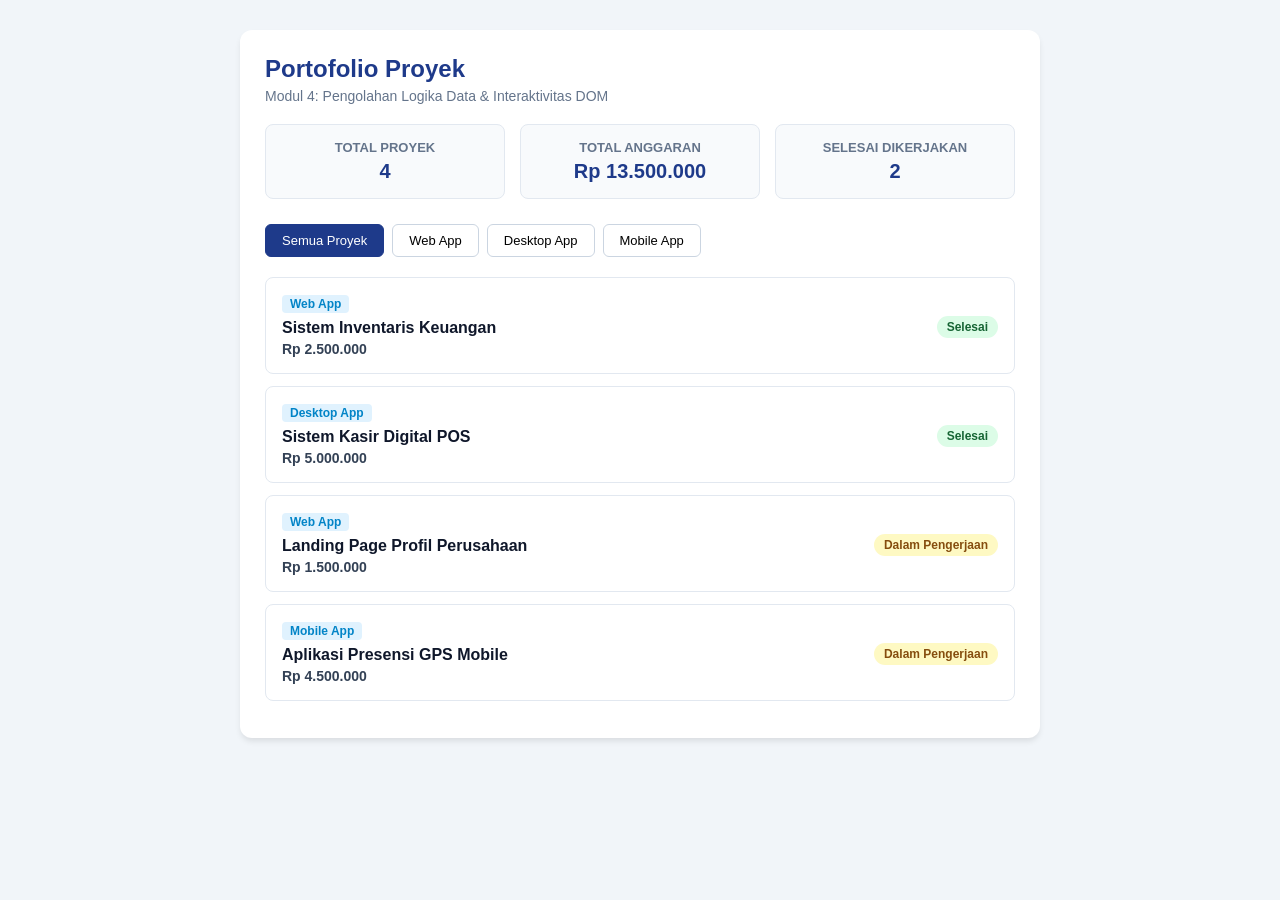
==== modul-4/index.html @ 44d2cec1 "Menyelesaikan praktik modul 4 logika javascript & integrasi DOM" ====
<!DOCTYPE html>
<html lang="id">
<head>
 <meta charset="UTF-8">
 <meta name="viewport" content="width=device-width, initial-scale=1.0">
 <title>Dashboard Portofolio Proyek - Modul 4</title>
 <style>
 * { box-sizing: border-box; margin: 0; padding: 0; font-family: 'Segoe UI', Tahoma, Geneva, sans-serif; }
 body { background-color: #f1f5f9; color: #0f172a; padding: 30px 15px; }
 .container { max-width: 800px; margin: 0 auto; background: #ffffff; border-radius: 12px; padding: 25px;
box-shadow: 0 4px 6px -1px rgba(0, 0, 0, 0.1); }
 h1 { color: #1e3a8a; font-size: 24px; margin-bottom: 5px; }
 p.subtitle { color: #64748b; margin-bottom: 20px; font-size: 14px; }
 .stats-grid { display: grid; grid-template-columns: repeat(auto-fit, minmax(200px, 1fr)); gap: 15px;
margin-bottom: 25px; }
 .stat-card { background: #f8fafc; border: 1px solid #e2e8f0; border-radius: 8px; padding: 15px; text-align: center; }
 .stat-card h3 { font-size: 13px; color: #64748b; text-transform: uppercase; margin-bottom: 5px; }
 .stat-card p { font-size: 20px; font-weight: bold; color: #1e3a8a; }
 .filter-group { display: flex; gap: 8px; margin-bottom: 20px; flex-wrap: wrap; }
 .btn-filter { padding: 8px 16px; border: 1px solid #cbd5e1; background: #ffffff; border-radius: 6px;
cursor: pointer; font-size: 13px; font-weight: 500; transition: all 0.2s; }
 .btn-filter.active, .btn-filter:hover { background: #1e3a8a; color: #ffffff; border-color: #1e3a8a; }
 .project-card { border: 1px solid #e2e8f0; border-radius: 8px; padding: 16px; margin-bottom: 12px;
display: flex; justify-content: space-between; align-items: center; background: #ffffff; transition: transform
0.15s ease; }
 .project-card:hover { transform: translateY(-2px); box-shadow: 0 4px 6px rgba(0,0,0,0.05); }
 .project-info h4 { font-size: 16px; color: #0f172a; margin-bottom: 4px; }
 .project-category { display: inline-block; font-size: 12px; color: #0284c7; background: #e0f2fe; padding:
2px 8px; border-radius: 4px; margin-bottom: 6px; font-weight: 600; }
 .project-budget { font-size: 14px; color: #334155; font-weight: 600; }
 .badge { padding: 4px 10px; border-radius: 20px; font-size: 12px; font-weight: 600; }
 .badge-success { background: #dcfce7; color: #166534; }
 .badge-pending { background: #fef9c3; color: #854d0e; }
 </style>
</head>
<body>
 <div class="container">
    <h1>Portofolio Proyek</h1>
 <p class="subtitle">Modul 4: Pengolahan Logika Data & Interaktivitas DOM</p>
 <!-- Kartu Ringkasan Statistik -->
 <div class="stats-grid">
 <div class="stat-card">
 <h3>Total Proyek</h3>
 <p id="stat-total-projects">0</p>
 </div>
 <div class="stat-card">
 <h3>Total Anggaran</h3>
 <p id="stat-total-budget">Rp 0</p>
 </div>
 <div class="stat-card">
 <h3>Selesai Dikerjakan</h3>
 <p id="stat-completed-projects">0</p>
 </div>
 </div>
 <!-- Tombol Filter Kategori -->
 <div class="filter-group">
 <button class="btn-filter active" data-category="Semua">Semua Proyek</button>
 <button class="btn-filter" data-category="Web App">Web App</button>
 <button class="btn-filter" data-category="Desktop App">Desktop App</button>
 <button class="btn-filter" data-category="Mobile App">Mobile App</button>
 </div>
 <!-- Kontainer Daftar Proyek -->
 <div id="project-list"></div>
 </div>
 <script src="main.js"></script>
</body>
</html>
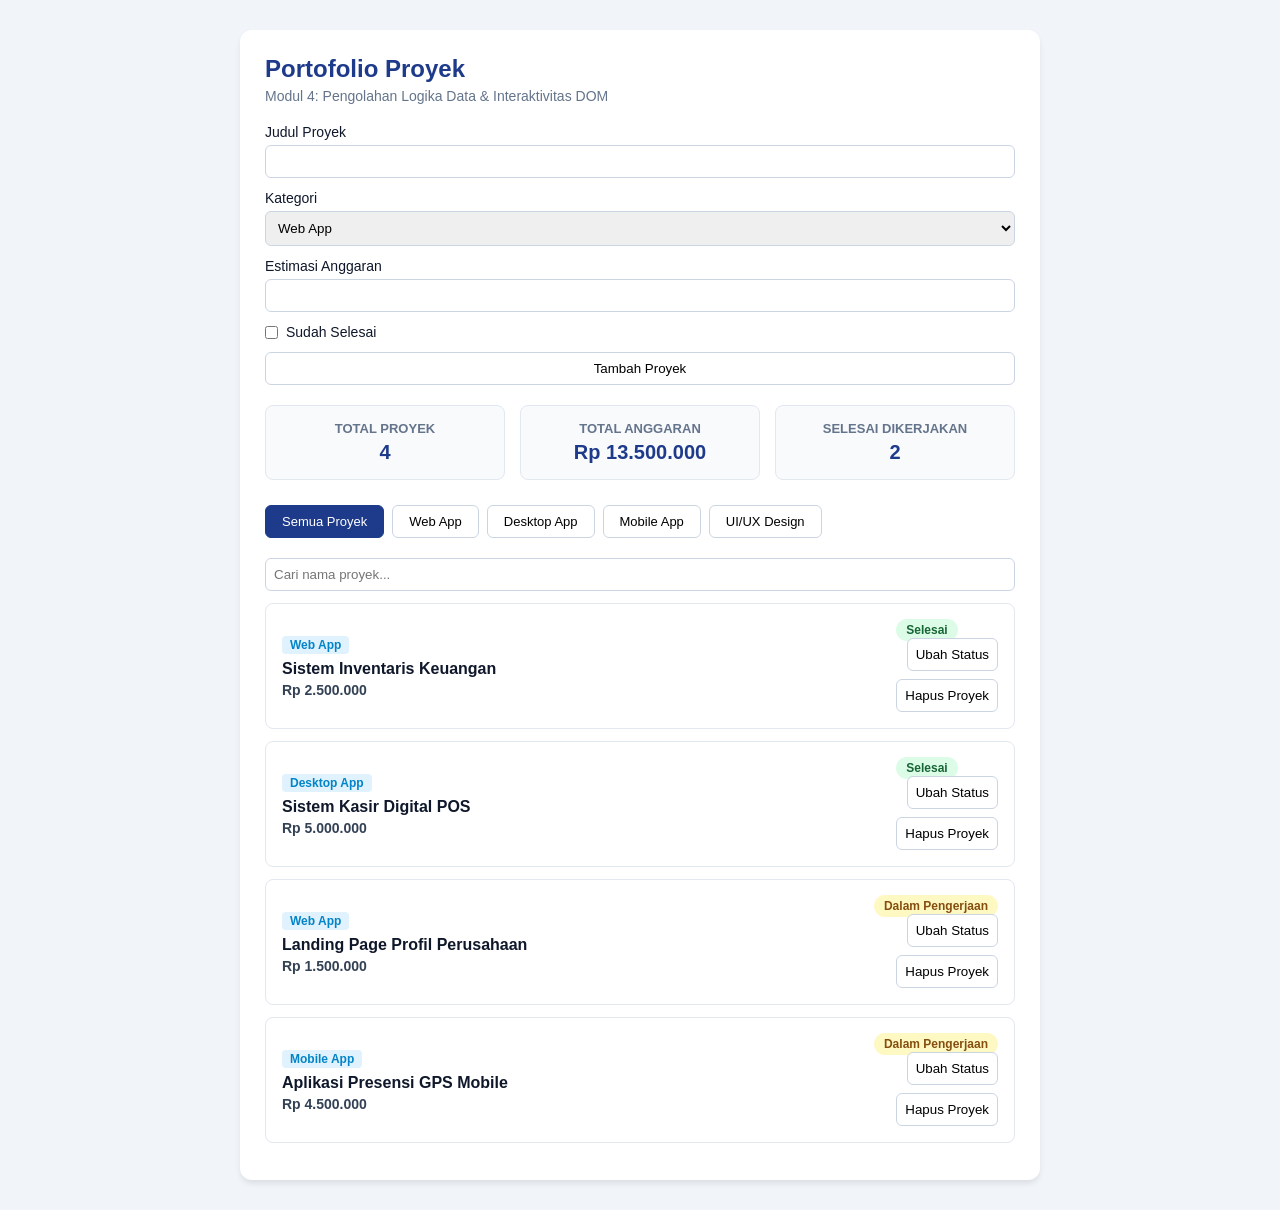
==== commit 247b252c: "Menyelesaikan tugas manajemen portofolio interaktif" ====
--- a/modul-4/index.html
+++ b/modul-4/index.html
@@ -31,12 +31,29 @@
  .badge { padding: 4px 10px; border-radius: 20px; font-size: 12px; font-weight: 600; }
  .badge-success { background: #dcfce7; color: #166534; }
  .badge-pending { background: #fef9c3; color: #854d0e; }
+ .project-form { display: grid; gap: 12px; margin: 20px 0; }
+ .project-form label { display: grid; gap: 5px; font-size: 14px; }
+ .project-form input, .project-form select, .project-form button, #project-search, .project-actions button { padding: 8px; border: 1px solid #cbd5e1; border-radius: 6px; }
+ .project-form button, .project-actions button { cursor: pointer; background: #ffffff; }
+ .project-form .completed-input { display: flex; align-items: center; gap: 8px; }
+ #project-search { width: 100%; margin-bottom: 12px; }
+ .project-actions { display: flex; flex-direction: column; gap: 8px; align-items: flex-end; }
  </style>
 </head>
 <body>
  <div class="container">
     <h1>Portofolio Proyek</h1>
  <p class="subtitle">Modul 4: Pengolahan Logika Data & Interaktivitas DOM</p>
+ <form id="project-form" class="project-form">
+ <label>Judul Proyek<input id="project-title" type="text" required></label>
+ <label>Kategori<select id="project-category" required>
+ <option value="Web App">Web App</option><option value="Mobile App">Mobile App</option>
+ <option value="Desktop App">Desktop App</option><option value="UI/UX Design">UI/UX Design</option>
+ </select></label>
+ <label>Estimasi Anggaran<input id="project-budget" type="number" min="1" required></label>
+ <label class="completed-input"><input id="project-completed" type="checkbox"> Sudah Selesai</label>
+ <button type="submit">Tambah Proyek</button>
+ </form>
  <!-- Kartu Ringkasan Statistik -->
  <div class="stats-grid">
  <div class="stat-card">
@@ -58,7 +75,9 @@
  <button class="btn-filter" data-category="Web App">Web App</button>
  <button class="btn-filter" data-category="Desktop App">Desktop App</button>
  <button class="btn-filter" data-category="Mobile App">Mobile App</button>
+ <button class="btn-filter" data-category="UI/UX Design">UI/UX Design</button>
  </div>
+ <input id="project-search" type="search" placeholder="Cari nama proyek..." aria-label="Cari nama proyek">
  <!-- Kontainer Daftar Proyek -->
  <div id="project-list"></div>
  </div>
